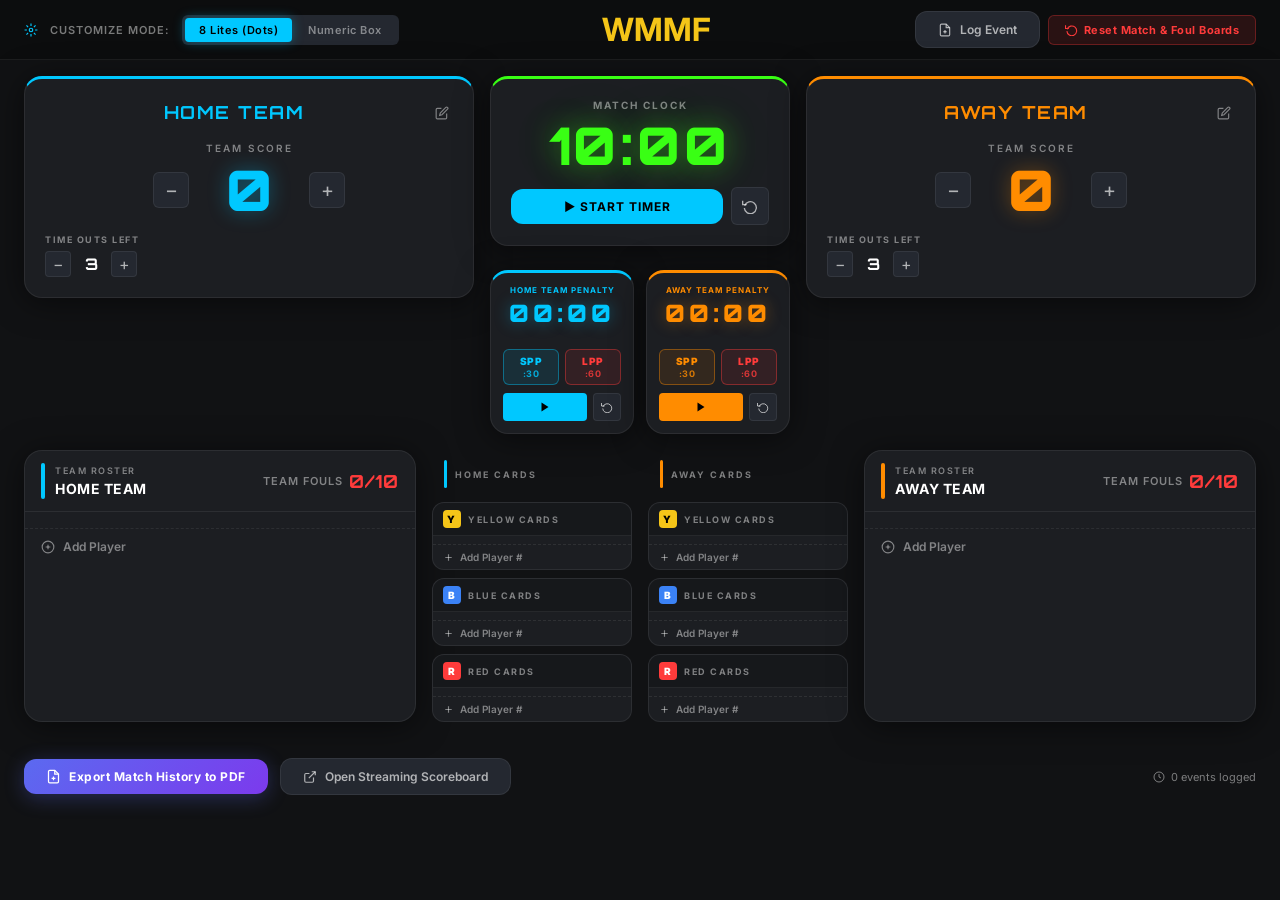
==== index.html @ 6ac1aab6 "myfirst commit  wmcc" ====
<!DOCTYPE html>
<html lang="en">

<head>
  <meta charset="UTF-8" />
  <meta name="viewport" content="width=device-width, initial-scale=1.0" />
  <title>WMMF Match Clock — Admin Console</title>
  <meta name="description"
    content="WMMF Live Stream Scoreboard Control Console — manage scores, clocks, rosters and export match history." />
  <link rel="stylesheet" href="style.css" />
  <style>
    /* ── Admin-only overrides ─────────────────────────── */
    .center-col {
      display: flex;
      flex-direction: column;
      gap: 12px;
    }

    .score-pop-target {
      display: inline-block;
    }

    /* ── Card Tracking Columns ───────────────────────── */
    .cards-column {
      display: flex;
      flex-direction: column;
      gap: 8px;
    }

    .cards-col-header {
      display: flex;
      align-items: center;
      gap: 8px;
      padding: 10px 12px 6px;
    }

    .cards-col-accent {
      width: 3px;
      height: 28px;
      border-radius: 2px;
      flex-shrink: 0;
    }

    .cards-col-title {
      font-size: 9px;
      font-weight: 700;
      letter-spacing: 2px;
      color: var(--text-muted);
      text-transform: uppercase;
    }

    .card-type-box {
      background: var(--surface);
      border: 1px solid var(--border);
      border-radius: var(--radius-md);
      overflow: hidden;
    }

    .card-type-label {
      display: flex;
      align-items: center;
      gap: 7px;
      padding: 7px 10px;
      font-size: 9px;
      font-weight: 700;
      letter-spacing: 1.5px;
      color: var(--text-muted);
      border-bottom: 1px solid var(--border);
      background: rgba(0, 0, 0, 0.2);
    }

    .card-chip {
      width: 18px;
      height: 18px;
      border-radius: 4px;
      display: flex;
      align-items: center;
      justify-content: center;
      font-size: 10px;
      font-weight: 900;
      flex-shrink: 0;
      color: #000;
    }

    .yellow-chip {
      background: #f5c518;
    }

    .blue-chip {
      background: #3b82f6;
      color: #fff;
    }

    .red-chip {
      background: var(--penalty);
      color: #fff;
    }

    .card-entries {
      padding: 4px 8px;
      display: flex;
      flex-direction: column;
      gap: 3px;
      min-height: 0;
    }

    .card-entry {
      display: flex;
      align-items: center;
      gap: 6px;
      padding: 3px 4px;
      border-radius: 5px;
      transition: background 0.15s;
    }

    .card-entry:hover {
      background: rgba(255, 255, 255, 0.04);
    }

    .card-entry-num {
      font-family: 'Orbitron', sans-serif;
      font-size: 11px;
      font-weight: 700;
      color: var(--text);
      flex: 1;
      min-width: 0;
      background: transparent;
      border: none;
      border-bottom: 1px solid transparent;
      padding: 1px 2px;
      transition: border-color 0.15s;
    }

    .card-entry-num:focus {
      border-bottom-color: rgba(255, 255, 255, 0.25);
      outline: none;
    }

    .card-entry-num::placeholder {
      color: var(--text-muted);
    }

    .card-entry-del {
      width: 20px;
      height: 20px;
      background: transparent;
      border: none;
      cursor: pointer;
      color: rgba(255, 59, 59, 0.35);
      border-radius: 4px;
      display: flex;
      align-items: center;
      justify-content: center;
      transition: all 0.15s;
      flex-shrink: 0;
    }

    .card-entry-del:hover {
      color: var(--penalty);
      background: var(--penalty-dim);
    }

    .card-add-btn {
      display: flex;
      align-items: center;
      gap: 6px;
      width: 100%;
      padding: 6px 10px;
      background: transparent;
      border: none;
      border-top: 1px dashed rgba(255, 255, 255, 0.08);
      color: var(--text-muted);
      font-size: 10px;
      font-weight: 600;
      cursor: pointer;
      transition: all 0.15s;
      font-family: inherit;
    }

    .card-add-btn:hover {
      color: var(--text);
      background: rgba(255, 255, 255, 0.03);
    }

    /* ── Modal Dialog Styles ─────────────────────────── */
    .modal-overlay {
      position: fixed;
      top: 0;
      left: 0;
      width: 100%;
      height: 100%;
      background: rgba(0, 0, 0, 0.75);
      backdrop-filter: blur(4px);
      display: flex;
      align-items: center;
      justify-content: center;
      z-index: 1000;
      animation: fadeIn 0.2s ease;
    }

    .modal-content {
      background: var(--surface);
      border: 1px solid var(--border);
      border-radius: var(--radius-lg);
      width: 90%;
      max-width: 400px;
      overflow: hidden;
      box-shadow: 0 10px 40px rgba(0, 0, 0, 0.6);
      animation: scaleUp 0.2s cubic-bezier(0.34, 1.56, 0.64, 1);
    }

    .modal-header {
      display: flex;
      align-items: center;
      justify-content: space-between;
      padding: 14px 20px;
      border-bottom: 1px solid var(--border);
      background: rgba(0, 0, 0, 0.15);
    }

    .modal-header h3 {
      font-family: 'Orbitron', sans-serif;
      font-size: 13px;
      font-weight: 700;
      letter-spacing: 1.5px;
      color: var(--text);
    }

    .modal-close {
      background: transparent;
      color: var(--text-muted);
      font-size: 22px;
      cursor: pointer;
      line-height: 1;
      transition: var(--transition);
    }

    .modal-close:hover {
      color: var(--text);
    }

    .modal-body {
      padding: 20px;
    }

    .modal-body p {
      font-size: 12px;
      color: var(--text-sub);
      margin-bottom: 16px;
      text-align: center;
    }

    .modal-actions-grid {
      display: grid;
      grid-template-columns: 1fr 1fr;
      gap: 12px;
    }

    .modal-action-btn {
      display: flex;
      flex-direction: column;
      align-items: center;
      justify-content: center;
      padding: 16px 10px;
      border-radius: var(--radius-md);
      transition: var(--transition);
      cursor: pointer;
      font-family: inherit;
    }

    .modal-action-btn strong {
      font-family: 'Orbitron', sans-serif;
      font-size: 18px;
      margin-bottom: 4px;
    }

    .modal-action-btn span {
      font-size: 9px;
      opacity: 0.75;
      text-align: center;
    }

    .spp-btn {
      background: var(--home-dim);
      border: 1px solid rgba(0, 200, 255, 0.3);
      color: var(--home);
    }

    .spp-btn:hover {
      background: var(--home);
      color: #000;
      box-shadow: 0 0 16px var(--home-glow);
    }

    .lpp-btn {
      background: var(--away-dim);
      border: 1px solid rgba(255, 140, 0, 0.3);
      color: var(--away);
    }

    .lpp-btn:hover {
      background: var(--away);
      color: #000;
      box-shadow: 0 0 16px var(--away-glow);
    }

    /* ── Confirmation Dialog Styles ────────────────── */
    .confirm-overlay {
      position: fixed;
      top: 0;
      left: 0;
      width: 100%;
      height: 100%;
      background: rgba(0, 0, 0, 0.8);
      backdrop-filter: blur(6px);
      display: flex;
      align-items: center;
      justify-content: center;
      z-index: 2000;
      animation: fadeIn 0.15s ease;
    }

    .confirm-box {
      background: var(--surface);
      border: 1px solid var(--border);
      border-radius: var(--radius-lg);
      width: 90%;
      max-width: 380px;
      overflow: hidden;
      box-shadow: 0 10px 50px rgba(0, 0, 0, 0.7);
      animation: scaleUp 0.2s cubic-bezier(0.34, 1.56, 0.64, 1);
    }

    .confirm-header {
      display: flex;
      align-items: center;
      gap: 10px;
      padding: 16px 20px;
      border-bottom: 1px solid var(--border);
      background: rgba(255, 59, 59, 0.06);
    }

    .confirm-header .confirm-icon {
      width: 32px;
      height: 32px;
      border-radius: 8px;
      background: var(--penalty-dim);
      display: flex;
      align-items: center;
      justify-content: center;
      flex-shrink: 0;
    }

    .confirm-header .confirm-icon svg {
      width: 16px;
      height: 16px;
      color: var(--penalty);
    }

    .confirm-header h3 {
      font-family: 'Orbitron', sans-serif;
      font-size: 12px;
      font-weight: 700;
      letter-spacing: 1.5px;
      color: var(--penalty);
      margin: 0;
    }

    .confirm-body {
      padding: 20px;
    }

    .confirm-body p {
      font-size: 13px;
      color: var(--text-sub);
      line-height: 1.5;
      text-align: center;
      margin: 0;
    }

    .confirm-footer {
      display: flex;
      gap: 10px;
      padding: 12px 20px 16px;
      justify-content: flex-end;
    }

    .confirm-btn {
      padding: 8px 20px;
      border-radius: 6px;
      font-family: inherit;
      font-size: 11px;
      font-weight: 700;
      letter-spacing: 0.5px;
      cursor: pointer;
      transition: all 0.15s;
    }

    .confirm-btn-cancel {
      background: var(--surface-2);
      border: 1px solid var(--border);
      color: var(--text-muted);
    }

    .confirm-btn-cancel:hover {
      background: rgba(255, 255, 255, 0.08);
      color: var(--text);
    }

    .confirm-btn-danger {
      background: var(--penalty);
      border: 1px solid var(--penalty);
      color: #fff;
      box-shadow: 0 0 12px rgba(255, 59, 59, 0.25);
    }

    .confirm-btn-danger:hover {
      background: #ff4444;
      box-shadow: 0 0 20px rgba(255, 59, 59, 0.4);
    }

    @keyframes fadeIn {
      from {
        opacity: 0;
      }

      to {
        opacity: 1;
      }
    }

    @keyframes scaleUp {
      from {
        transform: scale(0.95);
        opacity: 0;
      }

      to {
        transform: scale(1);
        opacity: 1;
      }
    }
  </style>
</head>

<body id="admin-page">

  <!-- ═══════════════════════════════════════════════════════════
     HEADER
════════════════════════════════════════════════════════════ -->
  <!-- <header class="app-header">
    <div class="header-brand">
      <div class="brand-logo">MMF</div>
      <div class="brand-text">
        <h1>MMF MATCHUP MATCH CLOCK</h1>
        <p>WMMF LIVE STREAM SCOREBOARD CONTROL CONSOLE</p>
      </div>
      <div class="live-badge" id="live-badge">
        <span class="live-dot"></span>
        LIVE SYNCED
      </div>
    </div>
    <nav class="header-nav">
      <a href="index.html" class="nav-btn active" id="nav-admin">
        <svg viewBox="0 0 24 24" fill="none" stroke="currentColor" stroke-width="2">
          <rect x="3" y="3" width="7" height="7" rx="1" />
          <rect x="14" y="3" width="7" height="7" rx="1" />
          <rect x="3" y="14" width="7" height="7" rx="1" />
          <rect x="14" y="14" width="7" height="7" rx="1" />
        </svg>
        Interactive Scoreboard
      </a>
      <a href="scoreboard.html" class="nav-btn" target="_blank" id="nav-scoreboard">
        <svg viewBox="0 0 24 24" fill="none" stroke="currentColor" stroke-width="2">
          <polyline points="16 18 22 12 16 6" />
          <polyline points="8 6 2 12 8 18" />
        </svg>
        Streaming Scoreboard
      </a>
    </nav>
  </header> -->

  <!-- ═══════════════════════════════════════════════════════════
     TOOLBAR
════════════════════════════════════════════════════════════ -->
  <div class="toolbar">
    <div class="toolbar-left">
      <svg viewBox="0 0 24 24" fill="none" stroke="currentColor" stroke-width="2">
        <circle cx="12" cy="12" r="3" />
        <path
          d="M12 1v4M12 19v4M4.22 4.22l2.83 2.83M16.95 16.95l2.83 2.83M1 12h4M19 12h4M4.22 19.78l2.83-2.83M16.95 7.05l2.83-2.83" />
      </svg>
      CUSTOMIZE MODE:
      <div class="toggle-group">
        <button class="toggle-btn active" id="toggle-dots" onclick="setDotMode('dots')">8 Lites (Dots)</button>
        <button class="toggle-btn" id="toggle-numeric" onclick="setDotMode('numeric')">Numeric Box</button>
      </div>
    </div>
    <h1 style="color:#f5c518">WMMF</h1>

    <div style="display:flex;gap:8px;align-items:center;">
      <button class="log-event-btn" onclick="logCustomEvent()">
        <svg width="14" height="14" viewBox="0 0 24 24" fill="none" stroke="currentColor" stroke-width="2">
          <path d="M14 2H6a2 2 0 0 0-2 2v16a2 2 0 0 0 2 2h12a2 2 0 0 0 2-2V8z" />
          <polyline points="14 2 14 8 20 8" />
          <line x1="12" y1="18" x2="12" y2="12" />
          <line x1="9" y1="15" x2="15" y2="15" />
        </svg>
        Log Event
      </button>
      <button class="reset-btn" onclick="confirmReset()">
        <svg width="13" height="13" viewBox="0 0 24 24" fill="none" stroke="currentColor" stroke-width="2">
          <polyline points="1 4 1 10 7 10" />
          <path d="M3.51 15a9 9 0 1 0 .49-3.5" />
        </svg>
        Reset Match &amp; Foul Boards
      </button>
    </div>
  </div>

  <!-- ═══════════════════════════════════════════════════════════
     MAIN GRID
════════════════════════════════════════════════════════════ -->
  <div class="main-grid">

    <!-- ── HOME TEAM ──────────────────────────────────────── -->
    <div class="card card-home">
      <div class="team-name-wrapper">
        <input class="team-name-input" id="home-name" type="text" value="HOME TEAM"
          onchange="updateTeamName('homeTeam', this.value)" />
        <button class="edit-icon-btn" onclick="document.getElementById('home-name').focus()" title="Edit name">
          <svg viewBox="0 0 24 24" fill="none" stroke="currentColor" stroke-width="2">
            <path d="M11 4H4a2 2 0 0 0-2 2v14a2 2 0 0 0 2 2h14a2 2 0 0 0 2-2v-7" />
            <path d="M18.5 2.5a2.121 2.121 0 0 1 3 3L12 15l-4 1 1-4 9.5-9.5z" />
          </svg>
        </button>
      </div>

      <div class="score-label">TEAM SCORE</div>
      <div class="score-row">
        <button class="counter-btn" onclick="changeScore('homeTeam', -1)" title="Decrease score">−</button>
        <div class="score-display home score-pop-target" id="home-score">0</div>
        <button class="counter-btn" onclick="changeScore('homeTeam', 1)" title="Increase score">+</button>
      </div>

      <div class="sub-row">
        <div class="sub-block">
          <div class="sub-label">TIME OUTS LEFT</div>
          <div class="mini-counter">
            <button class="mini-btn" onclick="changeTimeout('homeTeam', -1)">−</button>
            <span class="mini-val" id="home-timeouts-val">3</span>
            <button class="mini-btn" onclick="changeTimeout('homeTeam', 1)">+</button>
          </div>
        </div>
        <!-- <div class="sub-block">
        <div class="sub-label">SHOW PENALTY</div>
        <select class="penalty-select" id="home-penalty" onchange="changePenalty('homeTeam', this.value)">
          <option value="NONE">● NONE</option>
          <option value="MINOR">⚠ MINOR</option>
          <option value="MAJOR">🚨 MAJOR</option>
          <option value="MISCONDUCT">❌ MISCONDUCT</option>
        </select>
      </div> -->
      </div>
    </div>

    <!-- ── CENTER COLUMN ─────────────────────────────────── -->
    <div class="center-col">

      <!-- Match Clock -->
      <div class="card card-clock">
        <div class="card-label">MATCH CLOCK</div>
        <div class="clock-display" id="match-clock-display">10:00</div>
        <div class="clock-controls">
          <button class="clock-btn-primary" id="match-clock-btn" onclick="ClockEngine.toggleMatch()">
            ▶ START TIMER
          </button>
          <button class="clock-reset-btn"
            onclick="confirmAction('Reset match clock to 10:00?', () => ClockEngine.resetMatch())" title="Reset clock">
            <svg viewBox="0 0 24 24" fill="none" stroke="currentColor" stroke-width="2">
              <polyline points="1 4 1 10 7 10" />
              <path d="M3.51 15a9 9 0 1 0 .49-3.5" />
            </svg>
          </button>
        </div>
      </div>

      <!-- Twin Penalty Clocks -->
      <div style="display: grid; grid-template-columns: 1fr 1fr; gap: 12px; margin-top: 12px; width: 100%;">
        <!-- Home Penalty Clock (Left) -->
        <div class="card card-penalty penalty-card"
          style="border-top-color: var(--home); margin-top: 0; padding: 12px; display: flex; flex-direction: column; align-items: center;">
          <div class="card-label" style="color: var(--home); font-size: 8px; letter-spacing: 1px; margin-bottom: 2px;">
            <span id="home-roster-penalty">HOME</span> <span>PENALTY</span>
          </div>
          <div class="clock-display penalty-clock" id="home-penalty-clock-display"
            style="font-size: 24px; margin: 4px 0 4px; text-shadow: 0 0 16px var(--home-glow); color: var(--home);">
            00:00</div>
          <div id="home-penalty-queue"
            style="font-size: 9px; font-weight: 700; color: var(--text-muted); text-align: center; height: 14px; margin-bottom: 6px;">
          </div>

          <!-- SPP / LPP Trigger Buttons -->
          <div style="display: flex; gap: 6px; margin-bottom: 8px; width: 100%; justify-content: center;">
            <button onclick="ClockEngine.pushPenalty('homePenaltyClock', 30)" title="Short Penalty Punishment — 30s"
              style="flex: 1; padding: 5px 4px; border-radius: 6px; border: 1.5px solid rgba(0,200,255,0.4); background: rgba(0,200,255,0.10); color: var(--home); font-family: inherit; font-size: 10px; font-weight: 900; letter-spacing: 0.5px; cursor: pointer; transition: all 0.15s; display: flex; flex-direction: column; align-items: center; gap: 1px;"
              onmouseover="this.style.background='var(--home)';this.style.color='#000';"
              onmouseout="this.style.background='rgba(0,200,255,0.10)';this.style.color='var(--home)';">
              SPP<span style="font-size: 9px; opacity: 0.8; font-weight: 700;">:30</span>
            </button>
            <button onclick="ClockEngine.pushPenalty('homePenaltyClock', 60)" title="Long Penalty Punishment — 60s"
              style="flex: 1; padding: 5px 4px; border-radius: 6px; border: 1.5px solid rgba(255,59,59,0.4); background: rgba(255,59,59,0.10); color: var(--penalty); font-family: inherit; font-size: 10px; font-weight: 900; letter-spacing: 0.5px; cursor: pointer; transition: all 0.15s; display: flex; flex-direction: column; align-items: center; gap: 1px;"
              onmouseover="this.style.background='var(--penalty)';this.style.color='#fff';"
              onmouseout="this.style.background='rgba(255,59,59,0.10)';this.style.color='var(--penalty)';">
              LPP<span style="font-size: 9px; opacity: 0.8; font-weight: 700;">:60</span>
            </button>
          </div>

          <!-- Play/Pause & Reset -->
          <div class="clock-controls" style="width: 100%; display: flex; justify-content: center; gap: 6px;">
            <button class="clock-btn-primary penalty-btn" id="home-penalty-clock-btn"
              onclick="ClockEngine.toggleHomePenalty()"
              style="padding: 6px 12px; height: 28px; background: var(--home); color: #000; border-radius: 4px; display: flex; align-items: center; justify-content: center;">
              <svg viewBox="0 0 24 24" fill="currentColor" width="10" height="10">
                <polygon points="5,3 19,12 5,21" />
              </svg>
            </button>
            <button class="clock-reset-btn"
              onclick="confirmAction('Reset home penalty clock?', () => ClockEngine.resetHomePenalty())"
              title="Reset home penalty" style="width: 28px; height: 28px; border-radius: 4px;">
              <svg viewBox="0 0 24 24" fill="none" stroke="currentColor" stroke-width="2"
                style="width: 12px; height: 12px;">
                <polyline points="1 4 1 10 7 10" />
                <path d="M3.51 15a9 9 0 1 0 .49-3.5" />
              </svg>
            </button>
          </div>
        </div>

        <!-- Away Penalty Clock (Right) -->
        <div class="card card-penalty penalty-card"
          style="border-top-color: var(--away); margin-top: 0; padding: 12px; display: flex; flex-direction: column; align-items: center;">
          <div class="card-label" style="color: var(--away); font-size: 8px; letter-spacing: 1px; margin-bottom: 2px;">
            <span id="away-roster-penalty">AWAY</span> <span>PENALTY</span>
          </div>
          <div class="clock-display penalty-clock" id="away-penalty-clock-display"
            style="font-size: 24px; margin: 4px 0 4px; text-shadow: 0 0 16px var(--away-glow); color: var(--away);">
            00:00</div>
          <div id="away-penalty-queue"
            style="font-size: 9px; font-weight: 700; color: var(--text-muted); text-align: center; height: 14px; margin-bottom: 6px;">
          </div>

          <!-- SPP / LPP Trigger Buttons -->
          <div style="display: flex; gap: 6px; margin-bottom: 8px; width: 100%; justify-content: center;">
            <button onclick="ClockEngine.pushPenalty('awayPenaltyClock', 30)" title="Short Penalty Punishment — 30s"
              style="flex: 1; padding: 5px 4px; border-radius: 6px; border: 1.5px solid rgba(255,140,0,0.4); background: rgba(255,140,0,0.10); color: var(--away); font-family: inherit; font-size: 10px; font-weight: 900; letter-spacing: 0.5px; cursor: pointer; transition: all 0.15s; display: flex; flex-direction: column; align-items: center; gap: 1px;"
              onmouseover="this.style.background='var(--away)';this.style.color='#000';"
              onmouseout="this.style.background='rgba(255,140,0,0.10)';this.style.color='var(--away)';">
              SPP<span style="font-size: 9px; opacity: 0.8; font-weight: 700;">:30</span>
            </button>
            <button onclick="ClockEngine.pushPenalty('awayPenaltyClock', 60)" title="Long Penalty Punishment — 60s"
              style="flex: 1; padding: 5px 4px; border-radius: 6px; border: 1.5px solid rgba(255,59,59,0.4); background: rgba(255,59,59,0.10); color: var(--penalty); font-family: inherit; font-size: 10px; font-weight: 900; letter-spacing: 0.5px; cursor: pointer; transition: all 0.15s; display: flex; flex-direction: column; align-items: center; gap: 1px;"
              onmouseover="this.style.background='var(--penalty)';this.style.color='#fff';"
              onmouseout="this.style.background='rgba(255,59,59,0.10)';this.style.color='var(--penalty)';">
              LPP<span style="font-size: 9px; opacity: 0.8; font-weight: 700;">:60</span>
            </button>
          </div>

          <!-- Play/Pause & Reset -->
          <div class="clock-controls" style="width: 100%; display: flex; justify-content: center; gap: 6px;">
            <button class="clock-btn-primary penalty-btn" id="away-penalty-clock-btn"
              onclick="ClockEngine.toggleAwayPenalty()"
              style="padding: 6px 12px; height: 28px; background: var(--away); color: #000; border-radius: 4px; display: flex; align-items: center; justify-content: center;">
              <svg viewBox="0 0 24 24" fill="currentColor" width="10" height="10">
                <polygon points="5,3 19,12 5,21" />
              </svg>
            </button>
            <button class="clock-reset-btn"
              onclick="confirmAction('Reset away penalty clock?', () => ClockEngine.resetAwayPenalty())"
              title="Reset away penalty" style="width: 28px; height: 28px; border-radius: 4px;">
              <svg viewBox="0 0 24 24" fill="none" stroke="currentColor" stroke-width="2"
                style="width: 12px; height: 12px;">
                <polyline points="1 4 1 10 7 10" />
                <path d="M3.51 15a9 9 0 1 0 .49-3.5" />
              </svg>
            </button>
          </div>
        </div>
      </div>

    </div><!-- /center-col -->

    <!-- ── AWAY TEAM ──────────────────────────────────────── -->
    <div class="card card-away">
      <div class="team-name-wrapper">
        <input class="team-name-input away" id="away-name" type="text" value="AWAY TEAM"
          onchange="updateTeamName('awayTeam', this.value)" />
        <button class="edit-icon-btn" onclick="document.getElementById('away-name').focus()" title="Edit name">
          <svg viewBox="0 0 24 24" fill="none" stroke="currentColor" stroke-width="2">
            <path d="M11 4H4a2 2 0 0 0-2 2v14a2 2 0 0 0 2 2h14a2 2 0 0 0 2-2v-7" />
            <path d="M18.5 2.5a2.121 2.121 0 0 1 3 3L12 15l-4 1 1-4 9.5-9.5z" />
          </svg>
        </button>
      </div>

      <div class="score-label">TEAM SCORE</div>
      <div class="score-row">
        <button class="counter-btn" onclick="changeScore('awayTeam', -1)" title="Decrease score">−</button>
        <div class="score-display away score-pop-target" id="away-score">0</div>
        <button class="counter-btn" onclick="changeScore('awayTeam', 1)" title="Increase score">+</button>
      </div>

      <div class="sub-row">
        <div class="sub-block">
          <div class="sub-label">TIME OUTS LEFT</div>
          <div class="mini-counter">
            <button class="mini-btn" onclick="changeTimeout('awayTeam', -1)">−</button>
            <span class="mini-val" id="away-timeouts-val">3</span>
            <button class="mini-btn" onclick="changeTimeout('awayTeam', 1)">+</button>
          </div>
        </div>
        <!-- <div class="sub-block">
          <div class="sub-label">SHOW PENALTY</div>
          <select class="penalty-select" id="away-penalty" onchange="changePenalty('awayTeam', this.value)">
            <option value="NONE">● NONE</option>
            <option value="MINOR">⚠ MINOR</option>
            <option value="MAJOR">🚨 MAJOR</option>
            <option value="MISCONDUCT">❌ MISCONDUCT</option>
          </select>
        </div> -->
      </div>
    </div>

  </div><!-- /main-grid -->

  <!-- ═══════════════════════════════════════════════════════════
     ROSTER PANELS
════════════════════════════════════════════════════════════ -->
  <div class="roster-grid" style="grid-template-columns:1fr 200px 200px 1fr;">

    <!-- HOME ROSTER -->
    <div class="roster-card">
      <div class="roster-header">
        <div class="roster-title-block">
          <div class="roster-accent-bar"></div>
          <div class="roster-title-text">
            <small>TEAM ROSTER</small>
            <strong id="home-roster-title">HOME TEAM</strong>
          </div>
        </div>
        <div class="fouls-badge">
          TEAM FOULS
          <span class="fouls-count" id="home-fouls-count">0</span>
        </div>
      </div>
      <div class="roster-body" id="home-roster-list">
        <!-- Rendered by JS -->
      </div>
      <button class="add-player-btn" onclick="addPlayer('homeTeam')">
        <svg width="14" height="14" viewBox="0 0 24 24" fill="none" stroke="currentColor" stroke-width="2">
          <circle cx="12" cy="12" r="10" />
          <line x1="12" y1="8" x2="12" y2="16" />
          <line x1="8" y1="12" x2="16" y2="12" />
        </svg>
        Add Player
      </button>
    </div>

    <!-- ── HOME CARDS COLUMN ──────────────────────────────── -->
    <div class="cards-column" id="home-cards-col">
      <div class="cards-col-header">
        <div class="cards-col-accent" style="background:var(--home);"></div>
        <span class="cards-col-title">HOME CARDS</span>
      </div>

      <!-- Yellow -->
      <div class="card-type-box">
        <div class="card-type-label">
          <span class="card-chip yellow-chip">Y</span>
          YELLOW CARDS
        </div>
        <div class="card-entries" id="home-yellow-entries"></div>
        <button class="card-add-btn" onclick="addCardEntry('home','yellow')">
          <svg width="11" height="11" viewBox="0 0 24 24" fill="none" stroke="currentColor" stroke-width="2.5">
            <line x1="12" y1="5" x2="12" y2="19" />
            <line x1="5" y1="12" x2="19" y2="12" />
          </svg>
          Add Player #
        </button>
      </div>

      <!-- Blue -->
      <div class="card-type-box">
        <div class="card-type-label">
          <span class="card-chip blue-chip">B</span>
          BLUE CARDS
        </div>
        <div class="card-entries" id="home-blue-entries"></div>
        <button class="card-add-btn" onclick="addCardEntry('home','blue')">
          <svg width="11" height="11" viewBox="0 0 24 24" fill="none" stroke="currentColor" stroke-width="2.5">
            <line x1="12" y1="5" x2="12" y2="19" />
            <line x1="5" y1="12" x2="19" y2="12" />
          </svg>
          Add Player #
        </button>
      </div>

      <!-- Red -->
      <div class="card-type-box">
        <div class="card-type-label">
          <span class="card-chip red-chip">R</span>
          RED CARDS
        </div>
        <div class="card-entries" id="home-red-entries"></div>
        <button class="card-add-btn" onclick="addCardEntry('home','red')">
          <svg width="11" height="11" viewBox="0 0 24 24" fill="none" stroke="currentColor" stroke-width="2.5">
            <line x1="12" y1="5" x2="12" y2="19" />
            <line x1="5" y1="12" x2="19" y2="12" />
          </svg>
          Add Player #
        </button>
      </div>
    </div>

    <!-- ── AWAY CARDS COLUMN ──────────────────────────────── -->
    <div class="cards-column" id="away-cards-col">
      <div class="cards-col-header">
        <div class="cards-col-accent" style="background:var(--away);"></div>
        <span class="cards-col-title">AWAY CARDS</span>
      </div>

      <!-- Yellow -->
      <div class="card-type-box">
        <div class="card-type-label">
          <span class="card-chip yellow-chip">Y</span>
          YELLOW CARDS
        </div>
        <div class="card-entries" id="away-yellow-entries"></div>
        <button class="card-add-btn" onclick="addCardEntry('away','yellow')">
          <svg width="11" height="11" viewBox="0 0 24 24" fill="none" stroke="currentColor" stroke-width="2.5">
            <line x1="12" y1="5" x2="12" y2="19" />
            <line x1="5" y1="12" x2="19" y2="12" />
          </svg>
          Add Player #
        </button>
      </div>

      <!-- Blue -->
      <div class="card-type-box">
        <div class="card-type-label">
          <span class="card-chip blue-chip">B</span>
          BLUE CARDS
        </div>
        <div class="card-entries" id="away-blue-entries"></div>
        <button class="card-add-btn" onclick="addCardEntry('away','blue')">
          <svg width="11" height="11" viewBox="0 0 24 24" fill="none" stroke="currentColor" stroke-width="2.5">
            <line x1="12" y1="5" x2="12" y2="19" />
            <line x1="5" y1="12" x2="19" y2="12" />
          </svg>
          Add Player #
        </button>
      </div>

      <!-- Red -->
      <div class="card-type-box">
        <div class="card-type-label">
          <span class="card-chip red-chip">R</span>
          RED CARDS
        </div>
        <div class="card-entries" id="away-red-entries"></div>
        <button class="card-add-btn" onclick="addCardEntry('away','red')">
          <svg width="11" height="11" viewBox="0 0 24 24" fill="none" stroke="currentColor" stroke-width="2.5">
            <line x1="12" y1="5" x2="12" y2="19" />
            <line x1="5" y1="12" x2="19" y2="12" />
          </svg>
          Add Player #
        </button>
      </div>
    </div>

    <!-- AWAY ROSTER -->
    <div class="roster-card">
      <div class="roster-header">
        <div class="roster-title-block">
          <div class="roster-accent-bar away"></div>
          <div class="roster-title-text">
            <small>TEAM ROSTER</small>
            <strong id="away-roster-title">AWAY TEAM</strong>
          </div>
        </div>
        <div class="fouls-badge">
          TEAM FOULS
          <span class="fouls-count" id="away-fouls-count">0</span>
        </div>
      </div>
      <div class="roster-body" id="away-roster-list">
        <!-- Rendered by JS -->
      </div>
      <button class="add-player-btn" onclick="addPlayer('awayTeam')">
        <svg width="14" height="14" viewBox="0 0 24 24" fill="none" stroke="currentColor" stroke-width="2">
          <circle cx="12" cy="12" r="10" />
          <line x1="12" y1="8" x2="12" y2="16" />
          <line x1="8" y1="12" x2="16" y2="12" />
        </svg>
        Add Player
      </button>
    </div>

  </div><!-- /roster-grid -->

  <!-- ═══════════════════════════════════════════════════════════
     BOTTOM BAR (Export + Log)
════════════════════════════════════════════════════════════ -->
  <div class="bottom-bar">
    <button class="export-btn" onclick="exportPDF()" id="export-pdf-btn">
      <svg width="15" height="15" viewBox="0 0 24 24" fill="none" stroke="currentColor" stroke-width="2">
        <path d="M14 2H6a2 2 0 0 0-2 2v16a2 2 0 0 0 2 2h12a2 2 0 0 0 2-2V8z" />
        <polyline points="14 2 14 8 20 8" />
        <line x1="12" y1="18" x2="12" y2="12" />
        <line x1="9" y1="15" x2="15" y2="15" />
      </svg>
      Export Match History to PDF
    </button>

    <button class="log-event-btn" onclick="window.open('scoreboard.html','_blank')">
      <svg width="14" height="14" viewBox="0 0 24 24" fill="none" stroke="currentColor" stroke-width="2">
        <path d="M18 13v6a2 2 0 0 1-2 2H5a2 2 0 0 1-2-2V8a2 2 0 0 1 2-2h6" />
        <polyline points="15 3 21 3 21 9" />
        <line x1="10" y1="14" x2="21" y2="3" />
      </svg>
      Open Streaming Scoreboard
    </button>

    <div style="margin-left:auto;font-size:11px;color:var(--text-muted);display:flex;align-items:center;gap:6px;">
      <svg width="12" height="12" viewBox="0 0 24 24" fill="none" stroke="currentColor" stroke-width="2">
        <circle cx="12" cy="12" r="10" />
        <polyline points="12 6 12 12 16 14" />
      </svg>
      <span id="event-count">0 events logged</span>
    </div>
  </div>

  <!-- ═══════════════════════════════════════════════════════════
     SCRIPT
════════════════════════════════════════════════════════════ -->
  <script src="app.js"></script>
  <script>
    /* ── Admin-page extras ───────────────────────────────── */

    /* ── Confirmation Dialog Engine ─────────────────────── */
    let _confirmCallback = null;

    function confirmAction(message, callback) {
      const overlay = document.getElementById('confirm-dialog-overlay');
      const msgEl = document.getElementById('confirm-dialog-message');
      if (!overlay || !msgEl) {
        // Fallback to native confirm if modal not available
        if (confirm(message)) callback();
        return;
      }
      msgEl.textContent = message;
      _confirmCallback = callback;
      overlay.style.display = 'flex';
    }

    function _closeConfirmDialog() {
      const overlay = document.getElementById('confirm-dialog-overlay');
      if (overlay) overlay.style.display = 'none';
      _confirmCallback = null;
    }

    document.addEventListener('DOMContentLoaded', () => {
      document.getElementById('confirm-ok-btn')?.addEventListener('click', () => {
        if (_confirmCallback) _confirmCallback();
        _closeConfirmDialog();
      });
      document.getElementById('confirm-cancel-btn')?.addEventListener('click', () => {
        _closeConfirmDialog();
      });
      // Close on overlay click (outside the box)
      document.getElementById('confirm-dialog-overlay')?.addEventListener('click', (e) => {
        if (e.target.id === 'confirm-dialog-overlay') _closeConfirmDialog();
      });
      // Close on Escape key
      document.addEventListener('keydown', (e) => {
        if (e.key === 'Escape' && document.getElementById('confirm-dialog-overlay')?.style.display === 'flex') {
          _closeConfirmDialog();
        }
      });
    });

    function setDotMode(mode) {
      StateManager.update({ dotMode: mode });
    }

    function updateTeamName(team, name) {
      const s = StateManager.getState();
      StateManager.update({ [team]: { ...s[team], name } });
      const key = team === 'homeTeam' ? 'home' : 'away';
      const rosterEl = document.getElementById(`${key}-roster-title`);
      if (rosterEl) rosterEl.textContent = name;
      const penaltyEl = document.getElementById(`${key}-roster-penalty`);
      if (penaltyEl) penaltyEl.textContent = name;
    }

    function confirmReset() {
      confirmAction(
        'Reset ALL match data including scores, clocks, fouls and roster? This cannot be undone.',
        () => StateManager.resetAll()
      );
    }

    function logCustomEvent() {
      const msg = prompt('Enter a custom event description:');
      if (msg?.trim()) _logEvent(msg.trim());
    }

    /* ── Score pop animation ─────────────────────────────── */
    let _prevHome = 0, _prevAway = 0;
    const _origRenderAdmin = typeof renderAdmin !== 'undefined' ? renderAdmin : null;

    // Override subscribe callback to add animations
    document.addEventListener('DOMContentLoaded', () => {
      StateManager.subscribe((state) => {
        // Score pop animation
        const hEl = document.getElementById('home-score');
        const aEl = document.getElementById('away-score');
        if (hEl && state.homeTeam.score !== _prevHome) {
          hEl.classList.remove('score-pop');
          void hEl.offsetWidth; // reflow
          hEl.classList.add('score-pop');
          _prevHome = state.homeTeam.score;
        }
        if (aEl && state.awayTeam.score !== _prevAway) {
          aEl.classList.remove('score-pop');
          void aEl.offsetWidth;
          aEl.classList.add('score-pop');
          _prevAway = state.awayTeam.score;
        }

        // Update event count
        const ec = document.getElementById('event-count');
        if (ec) ec.textContent = `${state.matchHistory.length} event${state.matchHistory.length !== 1 ? 's' : ''} logged`;

        // Update card dropdowns if roster changes
        renderAllCards();
      });

      /* ── Card Tracking ───────────────────────────────── */
      renderAllCards();
    });

    /* ── CARD STATE ─────────────────────────────────────── */
    // Cards stored in localStorage separately so they don't
    // interfere with the main StateManager state shape.
    const CARDS_KEY = 'wmmf_cards';

    function loadCards() {
      try {
        return JSON.parse(localStorage.getItem(CARDS_KEY)) || defaultCards();
      } catch { return defaultCards(); }
    }

    function defaultCards() {
      return {
        home: { yellow: [], blue: [], red: [] },
        away: { yellow: [], blue: [], red: [] }
      };
    }

    function saveCards(cards) {
      localStorage.setItem(CARDS_KEY, JSON.stringify(cards));
      // Broadcast to other tabs
      if (typeof BroadcastChannel !== 'undefined') {
        const ch = new BroadcastChannel('wmmf_cards_sync');
        ch.postMessage({ type: 'CARDS_UPDATE', cards });
        ch.close();
      }
    }

    // Listen for card updates from other tabs
    window.addEventListener('storage', (e) => {
      if (e.key === CARDS_KEY && e.newValue) {
        try { renderAllCards(); } catch { }
      }
    });
    if (typeof BroadcastChannel !== 'undefined') {
      const _cardsCh = new BroadcastChannel('wmmf_cards_sync');
      _cardsCh.onmessage = (e) => {
        if (e.data?.type === 'CARDS_UPDATE') renderAllCards();
      };
    }

    /* ── ADD / DELETE ────────────────────────────────────── */
    function addCardEntry(team, cardType) {
      const cards = loadCards();
      cards[team][cardType].push({ id: Math.random().toString(36).slice(2, 8), playerNum: '' });
      saveCards(cards);
      renderAllCards();
    }

    function addCardForPlayer(team, playerNum, cardType) {
      const cards = loadCards();
      cards[team][cardType].push({ id: Math.random().toString(36).slice(2, 8), playerNum: String(playerNum) });
      saveCards(cards);
      renderAllCards();
    }

    function deleteCardEntry(team, cardType, id) {
      confirmAction('Delete this card entry?', () => {
        const cards = loadCards();
        cards[team][cardType] = cards[team][cardType].filter(e => e.id !== id);
        saveCards(cards);
        renderAllCards();
      });
    }

    function updateCardNum(team, cardType, id, val) {
      const cards = loadCards();
      const entry = cards[team][cardType].find(e => e.id === id);
      if (entry) entry.playerNum = val;
      saveCards(cards);
      // no full re-render (input is focused)
    }

    /* ── RENDER ──────────────────────────────────────────── */
    function renderAllCards() {
      const cards = loadCards();
      ['home', 'away'].forEach(team => {
        ['yellow', 'blue', 'red'].forEach(type => {
          renderCardEntries(team, type, cards[team][type]);
        });
      });
    }

    function renderCardEntries(team, type, entries) {
      const el = document.getElementById(`${team}-${type}-entries`);
      if (!el) return;
      const focused = document.activeElement?.dataset?.cardId;

      const state = StateManager.getState();
      const roster = state[team + 'Team']?.roster || [];

      el.innerHTML = entries.map(e => `
      <div class="card-entry">
        <select
          class="card-entry-num"
          data-card-id="${e.id}"
          onchange="updateCardNum('${team}','${type}','${e.id}',this.value)"
        >
          <option value="" disabled ${!e.playerNum ? 'selected' : ''}>Select Player</option>
          ${roster.map(p => `<option value="${p.id}" ${e.playerNum === p.id ? 'selected' : ''}>${escHtml(p.name)}</option>`).join('')}
        </select>
        <button class="card-entry-del"
          onclick="deleteCardEntry('${team}','${type}','${e.id}')"
          title="Remove">
          <svg width="10" height="10" viewBox="0 0 24 24" fill="none"
               stroke="currentColor" stroke-width="2.5">
            <line x1="18" y1="6" x2="6" y2="18"/>
            <line x1="6" y1="6" x2="18" y2="18"/>
          </svg>
        </button>
      </div>
    `).join('');
      // Restore focus if needed
      if (focused) {
        const inp = el.querySelector(`[data-card-id="${focused}"]`);
        inp?.focus();
      }
    }

    function escHtml(str) {
      return String(str)
        .replace(/&/g, '&amp;').replace(/</g, '&lt;')
        .replace(/>/g, '&gt;').replace(/"/g, '&quot;');
    }

    /* ── PENALTY DIALOG FUNCTIONS ─────────────────────────── */
    let _penaltyTargetTeam = null;
    let _penaltyTargetPlayerId = null;

    function openPenaltyDialog(team, playerId) {
      _penaltyTargetTeam = team;
      _penaltyTargetPlayerId = playerId;

      const state = StateManager.getState();
      const t = state[team];
      const player = t.roster.find(p => p.id === playerId);

      const infoEl = document.getElementById('penalty-dialog-player-info');
      if (infoEl && player) {
        infoEl.textContent = `Select penalty duration for ${player.name} (${t.name})`;
      }

      const modal = document.getElementById('penalty-dialog-modal');
      if (modal) modal.style.display = 'flex';
    }

    function closePenaltyDialog() {
      const modal = document.getElementById('penalty-dialog-modal');
      if (modal) modal.style.display = 'none';
      _penaltyTargetTeam = null;
      _penaltyTargetPlayerId = null;
    }

    // Setup click handlers for modal action buttons
    document.addEventListener('DOMContentLoaded', () => {
      window.openPenaltyDialog = openPenaltyDialog;
      window.closePenaltyDialog = closePenaltyDialog;
      window.addCardForPlayer = addCardForPlayer;
      window.confirmAction = confirmAction;

      document.getElementById('spp-trigger-btn')?.addEventListener('click', () => {
        if (_penaltyTargetTeam && _penaltyTargetPlayerId) {
          triggerPenalty(_penaltyTargetTeam, _penaltyTargetPlayerId, 'SPP');
          closePenaltyDialog();
        }
      });

      document.getElementById('lpp-trigger-btn')?.addEventListener('click', () => {
        if (_penaltyTargetTeam && _penaltyTargetPlayerId) {
          triggerPenalty(_penaltyTargetTeam, _penaltyTargetPlayerId, 'LPP');
          closePenaltyDialog();
        }
      });
    });
  </script>

  <!-- Confirmation Dialog Modal -->
  <div id="confirm-dialog-overlay" class="confirm-overlay" style="display: none;">
    <div class="confirm-box">
      <div class="confirm-header">
        <div class="confirm-icon">
          <svg viewBox="0 0 24 24" fill="none" stroke="currentColor" stroke-width="2">
            <path d="M10.29 3.86L1.82 18a2 2 0 0 0 1.71 3h16.94a2 2 0 0 0 1.71-3L13.71 3.86a2 2 0 0 0-3.42 0z" />
            <line x1="12" y1="9" x2="12" y2="13" />
            <line x1="12" y1="17" x2="12.01" y2="17" />
          </svg>
        </div>
        <h3>CONFIRM ACTION</h3>
      </div>
      <div class="confirm-body">
        <p id="confirm-dialog-message">Are you sure?</p>
      </div>
      <div class="confirm-footer">
        <button class="confirm-btn confirm-btn-cancel" id="confirm-cancel-btn">CANCEL</button>
        <button class="confirm-btn confirm-btn-danger" id="confirm-ok-btn">CONFIRM</button>
      </div>
    </div>
  </div>

  <!-- Penalty Dialog Modal -->
  <div id="penalty-dialog-modal" class="modal-overlay" style="display: none;">
    <div class="modal-content">
      <div class="modal-header">
        <h3>SELECT PENALTY TYPE</h3>
        <button class="modal-close" onclick="closePenaltyDialog()">&times;</button>
      </div>
      <div class="modal-body">
        <p id="penalty-dialog-player-info">Select penalty duration for player.</p>
        <div class="modal-actions-grid">
          <button class="modal-action-btn spp-btn" id="spp-trigger-btn">
            <strong>SPP</strong>
            <span>Short Penalty (30s)</span>
          </button>
          <button class="modal-action-btn lpp-btn" id="lpp-trigger-btn">
            <strong>LPP</strong>
            <span>Long Penalty (60s)</span>
          </button>
        </div>
      </div>
    </div>
  </div>

</body>

</html>
---- style.css ----
/* ============================================================
   WMMF SCOREBOARD — GLOBAL DESIGN SYSTEM
   ============================================================ */

@import url('https://fonts.googleapis.com/css2?family=Orbitron:wght@400;700;900&family=Inter:wght@300;400;500;600;700&display=swap');

/* ── Color Tokens ─────────────────────────────────────────── */
:root {
  --bg:          #111214;
  --surface:     #1c1e22;
  --surface-2:   #242830;
  --surface-3:   #2e333d;
  --border:      rgba(255,255,255,0.07);

  --home:        #00c8ff;
  --home-glow:   rgba(0,200,255,0.35);
  --home-dim:    rgba(0,200,255,0.12);

  --away:        #ff8c00;
  --away-glow:   rgba(255,140,0,0.35);
  --away-dim:    rgba(255,140,0,0.12);

  --clock:       #39ff14;
  --clock-glow:  rgba(57,255,20,0.4);
  --clock-dim:   rgba(57,255,20,0.1);

  --penalty:     #ff3b3b;
  --penalty-glow:rgba(255,59,59,0.4);
  --penalty-dim: rgba(255,59,59,0.12);

  --text:        #ffffff;
  --text-muted:  rgba(255,255,255,0.45);
  --text-sub:    rgba(255,255,255,0.65);

  --accent:      #5b6af0;
  --success:     #22c55e;

  --radius-sm:   6px;
  --radius-md:   12px;
  --radius-lg:   18px;
  --radius-xl:   24px;

  --shadow-card: 0 4px 32px rgba(0,0,0,0.5);
  --transition:  all 0.2s cubic-bezier(0.4,0,0.2,1);
}

/* ── Reset ────────────────────────────────────────────────── */
*, *::before, *::after { box-sizing: border-box; margin: 0; padding: 0; }
html { font-size: 16px; scroll-behavior: smooth; }
body {
  font-family: 'Inter', sans-serif;
  background: var(--bg);
  color: var(--text);
  min-height: 100vh;
  overflow-x: hidden;
}
button { cursor: pointer; font-family: inherit; border: none; outline: none; }
input  { font-family: inherit; outline: none; border: none; }

/* ── Scrollbar ────────────────────────────────────────────── */
::-webkit-scrollbar { width: 6px; height: 6px; }
::-webkit-scrollbar-track { background: var(--surface); }
::-webkit-scrollbar-thumb { background: var(--surface-3); border-radius: 3px; }

/* ============================================================
   HEADER
   ============================================================ */
.app-header {
  display: flex;
  align-items: center;
  justify-content: space-between;
  padding: 12px 24px;
  background: var(--surface);
  border-bottom: 1px solid var(--border);
  position: sticky; top: 0; z-index: 100;
  gap: 16px;
  flex-wrap: wrap;
}
.header-brand {
  display: flex;
  align-items: center;
  gap: 12px;
}
.brand-logo {
  width: 42px; height: 42px;
  background: linear-gradient(135deg, var(--home), var(--accent));
  border-radius: 10px;
  display: flex; align-items: center; justify-content: center;
  font-family: 'Orbitron', sans-serif;
  font-weight: 900; font-size: 14px;
  color: #fff;
  flex-shrink: 0;
}
.brand-text h1 {
  font-family: 'Orbitron', sans-serif;
  font-size: 13px; font-weight: 700;
  letter-spacing: 1.5px;
  line-height: 1;
}
.brand-text p {
  font-size: 10px;
  color: var(--text-muted);
  letter-spacing: 1px;
  margin-top: 3px;
}
.live-badge {
  display: flex; align-items: center; gap: 6px;
  font-size: 10px; font-weight: 700;
  letter-spacing: 1.5px;
  color: var(--clock);
  padding: 4px 10px;
  background: var(--clock-dim);
  border: 1px solid rgba(57,255,20,0.3);
  border-radius: 20px;
  animation: pulse-badge 2s ease-in-out infinite;
}
.live-dot {
  width: 6px; height: 6px;
  background: var(--clock);
  border-radius: 50%;
  animation: blink 1s ease-in-out infinite;
}
@keyframes blink { 0%,100%{opacity:1} 50%{opacity:0.2} }
@keyframes pulse-badge { 0%,100%{box-shadow:0 0 0 0 rgba(57,255,20,0)} 50%{box-shadow:0 0 10px 2px rgba(57,255,20,0.2)} }

.header-nav {
  display: flex; gap: 8px;
}
.nav-btn {
  display: flex; align-items: center; gap: 6px;
  padding: 8px 16px;
  border-radius: var(--radius-md);
  font-size: 12px; font-weight: 600;
  letter-spacing: 0.5px;
  transition: var(--transition);
  background: var(--surface-3);
  color: var(--text-sub);
  text-decoration: none;
}
.nav-btn:hover { background: var(--surface-2); color: var(--text); }
.nav-btn.active {
  background: var(--home-dim);
  color: var(--home);
  border: 1px solid rgba(0,200,255,0.25);
}
.nav-btn svg { width: 14px; height: 14px; }

/* ============================================================
   TOOLBAR (Customize Mode + Reset)
   ============================================================ */
.toolbar {
  display: flex;
  align-items: center;
  justify-content: space-between;
  padding: 10px 24px;
  background: rgba(0,0,0,0.3);
  border-bottom: 1px solid var(--border);
  flex-wrap: wrap;
  gap: 10px;
}
.toolbar-left {
  display: flex; align-items: center; gap: 12px;
  font-size: 11px; color: var(--text-muted); font-weight: 600; letter-spacing: 1px;
}
.toolbar-left svg { width: 14px; height: 14px; color: var(--home); }

.toggle-group {
  display: flex;
  background: var(--surface-2);
  border-radius: var(--radius-sm);
  padding: 3px;
  gap: 2px;
}
.toggle-btn {
  padding: 5px 14px;
  border-radius: 4px;
  font-size: 11px; font-weight: 600;
  letter-spacing: 0.5px;
  background: transparent;
  color: var(--text-muted);
  transition: var(--transition);
}
.toggle-btn.active {
  background: var(--home);
  color: #000;
  box-shadow: 0 0 12px var(--home-glow);
}

.reset-btn {
  display: flex; align-items: center; gap: 6px;
  padding: 7px 16px;
  background: var(--penalty-dim);
  color: var(--penalty);
  border: 1px solid rgba(255,59,59,0.3);
  border-radius: var(--radius-sm);
  font-size: 11px; font-weight: 700;
  letter-spacing: 0.5px;
  transition: var(--transition);
}
.reset-btn:hover {
  background: var(--penalty);
  color: #fff;
  box-shadow: 0 0 16px var(--penalty-glow);
}

/* ============================================================
   MAIN GRID LAYOUT
   ============================================================ */
.main-grid {
  display: grid;
  grid-template-columns: 1fr 300px 1fr;
  gap: 16px;
  padding: 16px 24px;
  align-items: start;
}
@media (max-width: 1100px) {
  .main-grid { grid-template-columns: 1fr; }
}

/* ============================================================
   CARDS
   ============================================================ */
.card {
  background: var(--surface);
  border: 1px solid var(--border);
  border-radius: var(--radius-lg);
  padding: 20px;
  box-shadow: var(--shadow-card);
  transition: var(--transition);
}
.card-home { border-top: 3px solid var(--home); }
.card-away { border-top: 3px solid var(--away); }
.card-clock { border-top: 3px solid var(--clock); }
.card-penalty { border-top: 3px solid var(--penalty); }

.card-label {
  font-size: 10px; font-weight: 700;
  letter-spacing: 2px; text-transform: uppercase;
  color: var(--text-muted);
  margin-bottom: 6px;
  text-align: center;
}

/* ── Team Name ──────────────────────────────────────────────*/
.team-name-wrapper {
  display: flex; align-items: center; justify-content: center;
  gap: 8px; margin-bottom: 16px;
}
.team-name-input {
  font-family: 'Orbitron', sans-serif;
  font-size: 18px; font-weight: 700;
  letter-spacing: 1.5px;
  background: transparent;
  color: var(--home);
  text-align: center;
  width: 100%;
  border-bottom: 1px solid transparent;
  padding: 2px 4px;
  transition: var(--transition);
}
.team-name-input:focus { border-bottom-color: var(--home); }
.team-name-input.away { color: var(--away); }
.team-name-input.away:focus { border-bottom-color: var(--away); }

.edit-icon-btn {
  background: transparent;
  color: var(--text-muted);
  padding: 4px;
  border-radius: 4px;
  transition: var(--transition);
  flex-shrink: 0;
}
.edit-icon-btn:hover { color: var(--text); }
.edit-icon-btn svg { width: 14px; height: 14px; display: block; }

/* ── Score Counter ──────────────────────────────────────────*/
.score-label {
  font-size: 10px; font-weight: 600; letter-spacing: 2px;
  color: var(--text-muted); text-align: center; margin-bottom: 8px;
}
.score-row {
  display: flex; align-items: center; justify-content: center;
  gap: 20px;
}
.counter-btn {
  width: 36px; height: 36px;
  background: var(--surface-2);
  border-radius: var(--radius-sm);
  color: var(--text-sub);
  font-size: 20px; line-height: 1;
  display: flex; align-items: center; justify-content: center;
  transition: var(--transition);
  border: 1px solid var(--border);
}
.counter-btn:hover {
  background: var(--surface-3);
  color: var(--text);
}
.score-display {
  font-family: 'Orbitron', sans-serif;
  font-size: 56px; font-weight: 900;
  line-height: 1;
  min-width: 80px; text-align: center;
}
.score-display.home { color: var(--home); text-shadow: 0 0 20px var(--home-glow); }
.score-display.away { color: var(--away); text-shadow: 0 0 20px var(--away-glow); }

/* ── Timeouts & Penalty ─────────────────────────────────────*/
.sub-row {
  display: flex;
  justify-content: space-between;
  align-items: center;
  margin-top: 16px;
  gap: 12px;
}
.sub-block { flex: 1; }
.sub-label {
  font-size: 9px; font-weight: 700; letter-spacing: 1.5px;
  color: var(--text-muted); margin-bottom: 6px;
}
.mini-counter {
  display: flex; align-items: center; gap: 8px;
}
.mini-btn {
  width: 26px; height: 26px;
  background: var(--surface-2);
  border-radius: 4px;
  color: var(--text-sub);
  font-size: 16px; line-height: 1;
  display: flex; align-items: center; justify-content: center;
  border: 1px solid var(--border);
  transition: var(--transition);
}
.mini-btn:hover { background: var(--surface-3); color: var(--text); }
.mini-val {
  font-family: 'Orbitron', sans-serif;
  font-size: 16px; font-weight: 700;
  min-width: 24px; text-align: center;
}

.penalty-select {
  background: var(--surface-2);
  color: var(--text-sub);
  border: 1px solid var(--border);
  border-radius: var(--radius-sm);
  padding: 5px 10px;
  font-size: 11px; font-weight: 600;
  width: 100%;
  cursor: pointer;
  transition: var(--transition);
  -webkit-appearance: none;
}
.penalty-select:focus { border-color: var(--penalty); color: var(--penalty); }

/* ── Match Clock ────────────────────────────────────────────*/
.clock-display {
  font-family: 'Orbitron', sans-serif;
  font-size: 52px; font-weight: 900;
  color: var(--clock);
  text-shadow: 0 0 30px var(--clock-glow), 0 0 60px rgba(57,255,20,0.15);
  text-align: center;
  letter-spacing: 4px;
  line-height: 1;
  margin: 8px 0 16px;
}
.clock-display.penalty-clock {
  font-size: 36px;
  color: var(--penalty);
  text-shadow: 0 0 20px var(--penalty-glow);
}
.clock-edit-row {
  display: flex; align-items: center; justify-content: center;
  gap: 8px; margin-bottom: 12px;
}
.clock-input {
  font-family: 'Orbitron', sans-serif;
  font-size: 36px; font-weight: 700;
  color: var(--penalty);
  background: transparent;
  text-align: center;
  width: 100px;
  border-bottom: 1px solid rgba(255,59,59,0.4);
  padding: 2px;
}

.clock-controls {
  display: flex; align-items: center; gap: 8px; justify-content: center;
}
.clock-btn-primary {
  display: flex; align-items: center; gap: 8px;
  padding: 10px 28px;
  background: var(--home);
  color: #000;
  border-radius: var(--radius-md);
  font-size: 12px; font-weight: 700;
  letter-spacing: 1px;
  transition: var(--transition);
  flex: 1;
  justify-content: center;
}
.clock-btn-primary:hover { box-shadow: 0 0 20px var(--home-glow); }
.clock-btn-primary.running {
  background: var(--penalty);
  box-shadow: 0 0 16px var(--penalty-glow);
  color: #fff;
}
.clock-btn-primary.penalty-btn {
  background: var(--penalty);
  padding: 8px 20px;
}
.clock-btn-primary.penalty-btn:hover { box-shadow: 0 0 16px var(--penalty-glow); }
.clock-btn-primary.penalty-btn.running {
  background: #ff6b6b;
}

.clock-reset-btn {
  width: 38px; height: 38px;
  background: var(--surface-2);
  border-radius: var(--radius-sm);
  color: var(--text-sub);
  display: flex; align-items: center; justify-content: center;
  border: 1px solid var(--border);
  transition: var(--transition);
}
.clock-reset-btn:hover { background: var(--surface-3); color: var(--text); }
.clock-reset-btn svg { width: 16px; height: 16px; }

/* ============================================================
   ROSTER PANELS
   ============================================================ */
.roster-grid {
  display: grid;
  grid-template-columns: 1fr 1fr;
  gap: 16px;
  padding: 0 24px 24px;
}
@media (max-width: 900px) { .roster-grid { grid-template-columns: 1fr; } }

.roster-card {
  background: var(--surface);
  border: 1px solid var(--border);
  border-radius: var(--radius-lg);
  overflow: hidden;
  box-shadow: var(--shadow-card);
}
.roster-header {
  display: flex; align-items: center; justify-content: space-between;
  padding: 12px 16px;
  border-bottom: 1px solid var(--border);
}
.roster-title-block {
  display: flex; align-items: center; gap: 10px;
}
.roster-accent-bar {
  width: 4px; height: 36px;
  border-radius: 2px;
  background: var(--home);
}
.roster-accent-bar.away { background: var(--away); }
.roster-title-text small {
  display: block; font-size: 9px; font-weight: 600;
  letter-spacing: 1.5px; color: var(--text-muted); margin-bottom: 2px;
}
.roster-title-text strong {
  font-size: 14px; font-weight: 700;
  letter-spacing: 0.5px;
}
.fouls-badge {
  display: flex; align-items: center; gap: 6px;
  font-size: 11px; color: var(--text-muted);
  font-weight: 600; letter-spacing: 1px;
}
.fouls-count {
  font-family: 'Orbitron', sans-serif;
  font-size: 18px; font-weight: 700;
  color: var(--penalty);
}

.roster-body { padding: 8px 0; }
.player-row {
  display: flex; align-items: center;
  padding: 8px 16px;
  gap: 10px;
  border-bottom: 1px solid rgba(255,255,255,0.04);
  transition: background 0.15s;
}
.player-row:last-child { border-bottom: none; }
.player-row:hover { background: rgba(255,255,255,0.02); }

.player-num {
  width: 28px; height: 28px;
  background: var(--surface-2);
  border-radius: 6px;
  display: flex; align-items: center; justify-content: center;
  font-size: 11px; font-weight: 700;
  color: var(--text-muted);
  flex-shrink: 0;
}
.player-name-input {
  flex: 1;
  background: transparent;
  color: var(--text);
  font-size: 13px;
  border-bottom: 1px solid transparent;
  padding: 2px 0;
  transition: var(--transition);
  min-width: 0;
}
.player-name-input:focus { border-bottom-color: rgba(255,255,255,0.2); }
.player-name-input::placeholder { color: var(--text-muted); }

/* ── Dot Display ─────────────────────────────────────────── */
.dots-container {
  display: flex; align-items: center; gap: 4px;
}
.dot {
  width: 14px; height: 14px;
  border-radius: 50%;
  border: 1.5px solid;
  cursor: pointer;
  transition: var(--transition);
  flex-shrink: 0;
}
.dot.home-dot { border-color: var(--home); }
.dot.home-dot.filled {
  background: var(--home);
  box-shadow: 0 0 8px var(--home-glow);
}
.dot.away-dot { border-color: var(--away); }
.dot.away-dot.filled {
  background: var(--away);
  box-shadow: 0 0 8px var(--away-glow);
}
.dot:hover { transform: scale(1.2); }

/* ── Numeric Foul ────────────────────────────────────────── */
.foul-numeric {
  width: 32px; height: 28px;
  background: var(--surface-2);
  border: 1px solid var(--border);
  border-radius: 5px;
  color: var(--penalty);
  font-family: 'Orbitron', sans-serif;
  font-size: 13px; font-weight: 700;
  text-align: center;
  cursor: default;
}
.foul-actions {
  display: flex; gap: 4px; flex-shrink: 0;
}
.foul-btn {
  width: 28px; height: 28px;
  border-radius: 5px;
  font-size: 12px;
  display: flex; align-items: center; justify-content: center;
  transition: var(--transition);
}
.foul-inc { background: var(--penalty-dim); color: var(--penalty); border: 1px solid rgba(255,59,59,0.25); }
.foul-inc:hover { background: var(--penalty); color: #fff; box-shadow: 0 0 10px var(--penalty-glow); }
.foul-dec { background: var(--surface-2); color: var(--text-muted); border: 1px solid var(--border); }
.foul-dec:hover { background: var(--surface-3); color: var(--text); }

.player-del {
  width: 28px; height: 28px;
  background: transparent;
  color: rgba(255,59,59,0.4);
  border-radius: 5px;
  display: flex; align-items: center; justify-content: center;
  transition: var(--transition);
  flex-shrink: 0;
}
.player-del:hover { color: var(--penalty); background: var(--penalty-dim); }
.player-del svg { width: 14px; height: 14px; }

.add-player-btn {
  display: flex; align-items: center; gap: 8px;
  width: 100%; padding: 10px 16px;
  background: transparent;
  color: var(--text-muted);
  font-size: 12px; font-weight: 600;
  border-top: 1px dashed var(--border);
  transition: var(--transition);
}
.add-player-btn:hover { color: var(--text); background: rgba(255,255,255,0.02); }

/* ============================================================
   BOTTOM TOOLBAR (Export + History)
   ============================================================ */
.bottom-bar {
  padding: 12px 24px 24px;
  display: flex;
  align-items: center;
  gap: 12px;
  flex-wrap: wrap;
}
.export-btn {
  display: flex; align-items: center; gap: 8px;
  padding: 10px 22px;
  background: linear-gradient(135deg, var(--accent), #7c3aed);
  color: #fff;
  border-radius: var(--radius-md);
  font-size: 12px; font-weight: 700;
  letter-spacing: 0.5px;
  transition: var(--transition);
  box-shadow: 0 4px 20px rgba(91,106,240,0.3);
}
.export-btn:hover {
  transform: translateY(-1px);
  box-shadow: 0 6px 28px rgba(91,106,240,0.5);
}
.log-event-btn {
  display: flex; align-items: center; gap: 8px;
  padding: 10px 22px;
  background: var(--surface-2);
  color: var(--text-sub);
  border: 1px solid var(--border);
  border-radius: var(--radius-md);
  font-size: 12px; font-weight: 600;
  transition: var(--transition);
}
.log-event-btn:hover { background: var(--surface-3); color: var(--text); }

/* ============================================================
   SCOREBOARD PAGE (scoreboard.html)
   ============================================================ */
.scoreboard-page {
  min-height: 100vh;
  background: var(--bg);
  display: flex;
  flex-direction: column;
}
.sb-header {
  display: flex; align-items: center; justify-content: space-between;
  padding: 10px 20px;
  background: var(--surface);
  border-bottom: 2px solid var(--border);
}
.sb-logo-text {
  font-family: 'Orbitron', sans-serif;
  font-size: 12px; font-weight: 700;
  letter-spacing: 2px;
  color: var(--text-muted);
}
.sb-live { /* same as live-badge */ }

.sb-main {
  flex: 1;
  display: grid;
  grid-template-columns: 1fr auto 1fr;
  align-items: center;
  padding: 20px;
  gap: 20px;
}

.sb-team {
  display: flex;
  flex-direction: column;
  align-items: center;
  gap: 8px;
}
.sb-team-name {
  font-family: 'Orbitron', sans-serif;
  font-size: clamp(18px, 3vw, 32px);
  font-weight: 700;
  letter-spacing: 2px;
  text-align: center;
}
.sb-team-name.home { color: var(--home); text-shadow: 0 0 20px var(--home-glow); }
.sb-team-name.away { color: var(--away); text-shadow: 0 0 20px var(--away-glow); }

.sb-score {
  font-family: 'Orbitron', sans-serif;
  font-size: clamp(80px, 12vw, 140px);
  font-weight: 900;
  line-height: 1;
}
.sb-score.home { color: var(--home); text-shadow: 0 0 40px var(--home-glow), 0 0 80px rgba(0,200,255,0.1); }
.sb-score.away { color: var(--away); text-shadow: 0 0 40px var(--away-glow), 0 0 80px rgba(255,140,0,0.1); }

.sb-center {
  display: flex;
  flex-direction: column;
  align-items: center;
  gap: 10px;
}
.sb-clock {
  font-family: 'Orbitron', sans-serif;
  font-size: clamp(36px, 5vw, 64px);
  font-weight: 900;
  color: var(--clock);
  text-shadow: 0 0 30px var(--clock-glow), 0 0 60px rgba(57,255,20,0.1);
  letter-spacing: 4px;
  background: var(--surface);
  padding: 12px 24px;
  border-radius: var(--radius-lg);
  border: 1px solid rgba(57,255,20,0.2);
}
.sb-penalty-clock {
  font-family: 'Orbitron', sans-serif;
  font-size: clamp(20px, 3vw, 32px);
  font-weight: 700;
  color: var(--penalty);
  text-shadow: 0 0 20px var(--penalty-glow);
  letter-spacing: 2px;
}
.sb-vs {
  font-family: 'Orbitron', sans-serif;
  font-size: 20px; font-weight: 700;
  color: var(--text-muted);
  letter-spacing: 3px;
}

.sb-timeouts {
  display: flex; gap: 5px;
}
.sb-timeout-dot {
  width: 10px; height: 10px; border-radius: 50%;
  border: 1.5px solid;
}
.sb-timeout-dot.home { border-color: var(--home); }
.sb-timeout-dot.home.used { background: var(--home); }
.sb-timeout-dot.away { border-color: var(--away); }
.sb-timeout-dot.away.used { background: var(--away); }

.sb-penalty-badge {
  padding: 4px 12px;
  background: var(--penalty-dim);
  border: 1px solid rgba(255,59,59,0.4);
  border-radius: 20px;
  font-size: 11px; font-weight: 700;
  letter-spacing: 1px;
  color: var(--penalty);
}

/* ── Roster strips on scoreboard ──────────────────────────── */
.sb-rosters {
  display: grid;
  grid-template-columns: 1fr 1fr;
  padding: 0 20px 20px;
  gap: 16px;
}
.sb-roster-panel {
  background: var(--surface);
  border-radius: var(--radius-lg);
  overflow: hidden;
  border: 1px solid var(--border);
}
.sb-roster-head {
  padding: 8px 12px;
  font-size: 10px; font-weight: 700; letter-spacing: 2px;
  color: var(--text-muted);
  border-bottom: 1px solid var(--border);
  display: flex; justify-content: space-between;
}
.sb-player-row {
  display: flex; align-items: center;
  padding: 7px 12px;
  gap: 8px;
  border-bottom: 1px solid rgba(255,255,255,0.04);
}
.sb-player-num {
  width: 24px; height: 24px;
  background: var(--surface-2);
  border-radius: 5px;
  display: flex; align-items: center; justify-content: center;
  font-size: 10px; font-weight: 700; color: var(--text-muted);
}
.sb-player-name { flex: 1; font-size: 12px; font-weight: 500; }
.sb-dots { display: flex; gap: 3px; }
.sb-dot {
  width: 11px; height: 11px;
  border-radius: 50%; border: 1.5px solid;
}
.sb-dot.home { border-color: var(--home); }
.sb-dot.home.filled { background: var(--home); box-shadow: 0 0 6px var(--home-glow); }
.sb-dot.away { border-color: var(--away); }
.sb-dot.away.filled { background: var(--away); box-shadow: 0 0 6px var(--away-glow); }
.sb-foul-num {
  font-family: 'Orbitron', sans-serif;
  font-size: 14px; font-weight: 700;
  color: var(--penalty);
}

/* ============================================================
   ANIMATIONS & UTILITIES
   ============================================================ */
.glow-home { box-shadow: 0 0 20px var(--home-glow); }
.glow-away { box-shadow: 0 0 20px var(--away-glow); }
.glow-clock { box-shadow: 0 0 20px var(--clock-glow); }

@keyframes score-pop {
  0%   { transform: scale(1); }
  40%  { transform: scale(1.15); }
  100% { transform: scale(1); }
}
.score-pop { animation: score-pop 0.3s cubic-bezier(0.34, 1.56, 0.64, 1); }

@keyframes slide-in {
  from { opacity: 0; transform: translateY(-8px); }
  to   { opacity: 1; transform: translateY(0); }
}
.slide-in { animation: slide-in 0.2s ease; }

.separator { width: 1px; height: 100%; background: var(--border); }
.divider { height: 1px; background: var(--border); margin: 12px 0; }

/* ── Penalty clock card compact ──────────────────────────── */
.penalty-card {
  margin-top: 12px;
}
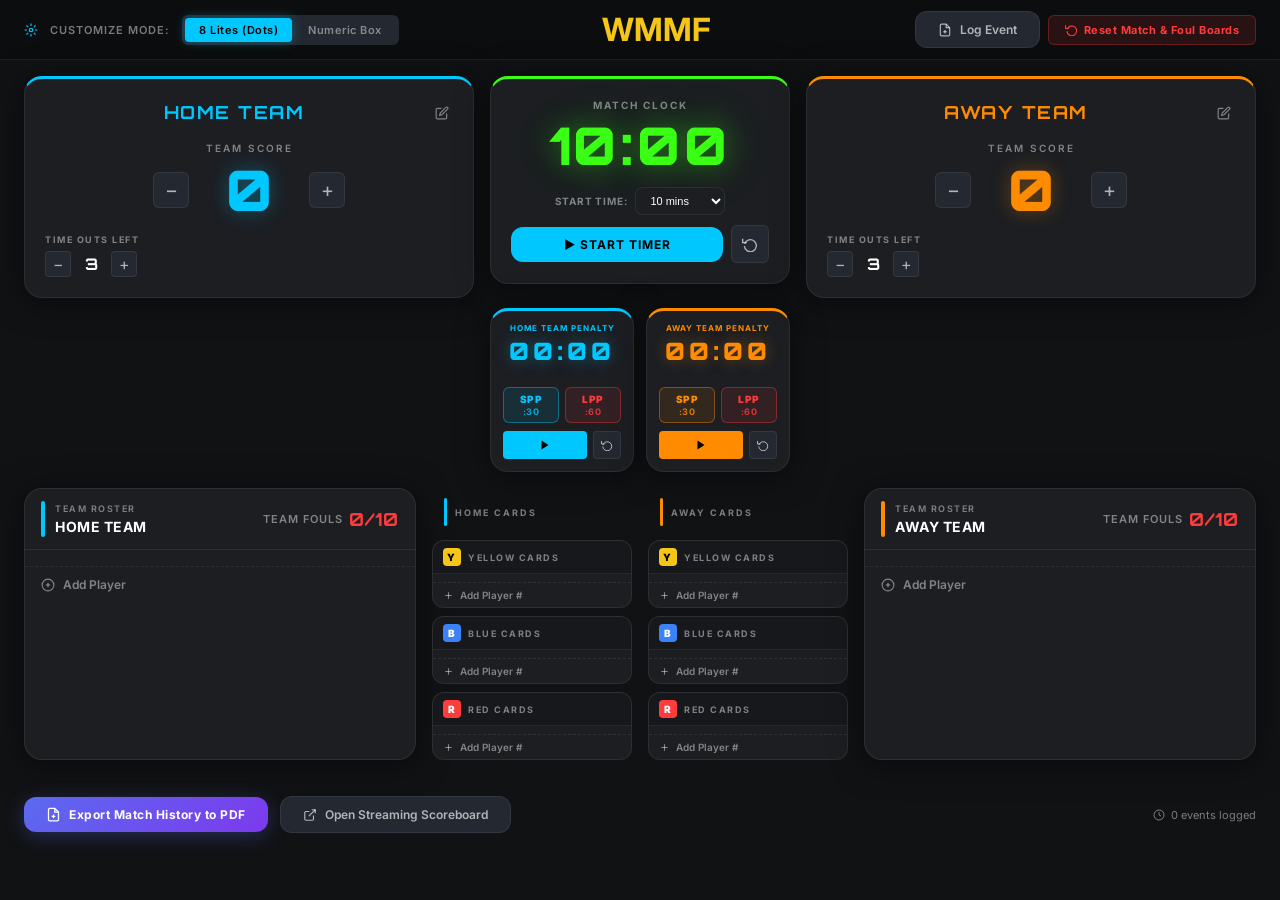
==== commit 4ddab5c0: "Changes Dynamic Timer Update and Remove Foul in UI" ====
--- a/index.html
+++ b/index.html
@@ -278,6 +278,32 @@
       font-size: 9px;
       opacity: 0.75;
       text-align: center;
+    }
+
+    .match-duration-control {
+      display: flex;
+      gap: 8px;
+      align-items: center;
+      justify-content: center;
+      margin: 10px 0px;
+    }
+
+    .match-duration-control label {
+      font-size: 10px;
+      color: var(--text-muted);
+      font-weight: 700;
+      letter-spacing: 0.08em;
+      text-transform: uppercase;
+    }
+
+    .match-duration-control select {
+      border-radius: 8px;
+      border: 1px solid var(--border);
+      background: var(--surface);
+      color: var(--text);
+      padding: 6px 10px;
+      font-size: 11px;
+      min-width: 90px;
     }
 
     .spp-btn {
@@ -571,12 +597,18 @@
       <div class="card card-clock">
         <div class="card-label">MATCH CLOCK</div>
         <div class="clock-display" id="match-clock-display">10:00</div>
+        <div class="match-duration-control">
+          <label for="match-duration-select">Start time:</label>
+          <select id="match-duration-select" onchange="updateMatchDuration(this.value)">
+            <option value="8">8 mins</option>
+            <option value="10">10 mins</option>
+          </select>
+        </div>
         <div class="clock-controls">
           <button class="clock-btn-primary" id="match-clock-btn" onclick="ClockEngine.toggleMatch()">
             ▶ START TIMER
           </button>
-          <button class="clock-reset-btn"
-            onclick="confirmAction('Reset match clock to 10:00?', () => ClockEngine.resetMatch())" title="Reset clock">
+          <button class="clock-reset-btn" onclick="confirmMatchReset()" title="Reset clock">
             <svg viewBox="0 0 24 24" fill="none" stroke="currentColor" stroke-width="2">
               <polyline points="1 4 1 10 7 10" />
               <path d="M3.51 15a9 9 0 1 0 .49-3.5" />
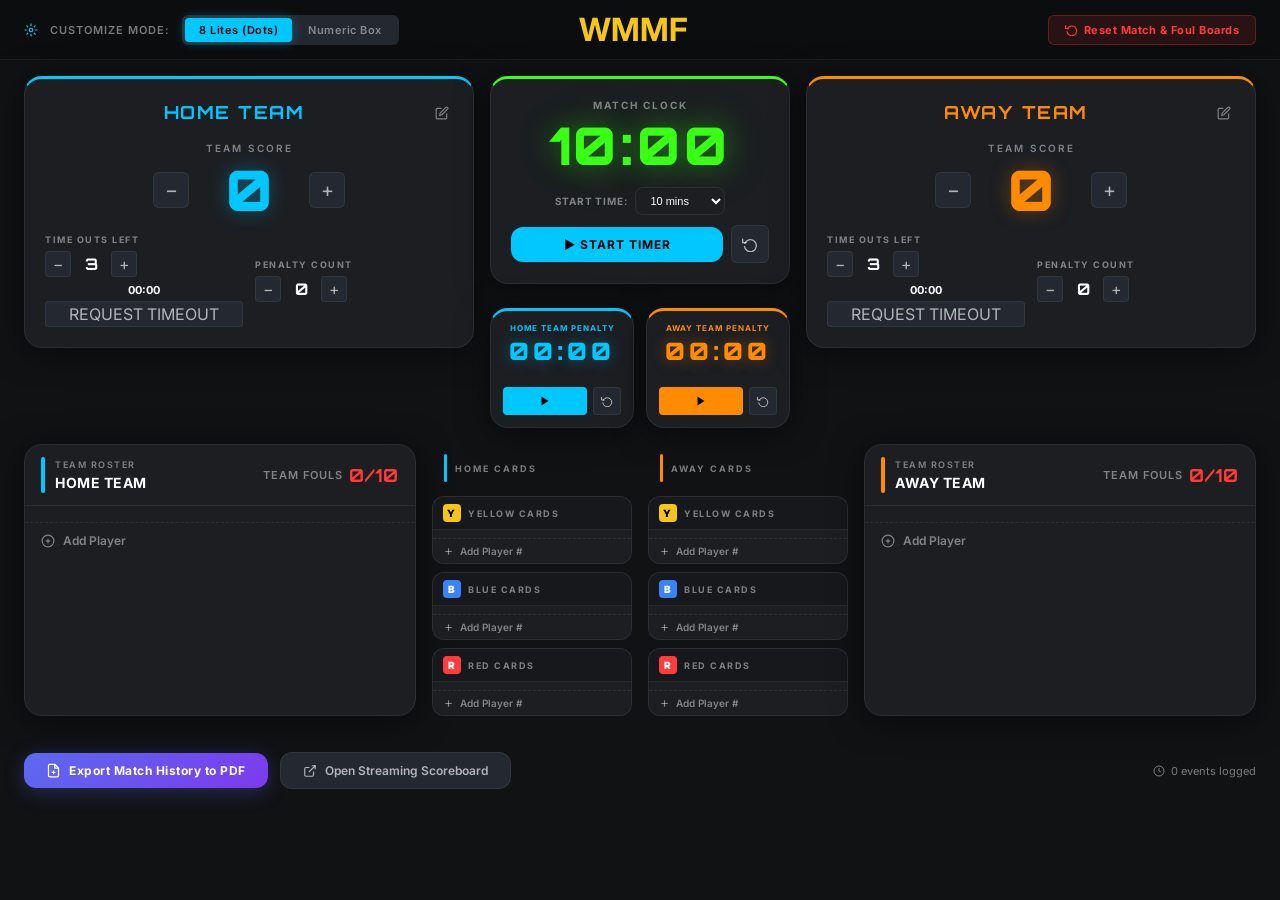
==== commit 95849b8c: "Request time out + ui correction" ====
--- a/index.html
+++ b/index.html
@@ -121,7 +121,7 @@
       font-family: 'Orbitron', sans-serif;
       font-size: 11px;
       font-weight: 700;
-      color: var(--text);
+      color: #7c7c7c;
       flex: 1;
       min-width: 0;
       background: transparent;
@@ -522,10 +522,10 @@
         <button class="toggle-btn" id="toggle-numeric" onclick="setDotMode('numeric')">Numeric Box</button>
       </div>
     </div>
-    <h1 style="color:#f5c518">WMMF</h1>
-
+    <h1 style="color:#f5c518"> WMMF</h1>
+    <div></div>
     <div style="display:flex;gap:8px;align-items:center;">
-      <button class="log-event-btn" onclick="logCustomEvent()">
+      <!-- <button class="log-event-btn" onclick="logCustomEvent()">
         <svg width="14" height="14" viewBox="0 0 24 24" fill="none" stroke="currentColor" stroke-width="2">
           <path d="M14 2H6a2 2 0 0 0-2 2v16a2 2 0 0 0 2 2h12a2 2 0 0 0 2-2V8z" />
           <polyline points="14 2 14 8 20 8" />
@@ -533,7 +533,7 @@
           <line x1="9" y1="15" x2="15" y2="15" />
         </svg>
         Log Event
-      </button>
+      </button> -->
       <button class="reset-btn" onclick="confirmReset()">
         <svg width="13" height="13" viewBox="0 0 24 24" fill="none" stroke="currentColor" stroke-width="2">
           <polyline points="1 4 1 10 7 10" />
@@ -577,16 +577,21 @@
             <span class="mini-val" id="home-timeouts-val">3</span>
             <button class="mini-btn" onclick="changeTimeout('homeTeam', 1)">+</button>
           </div>
-        </div>
-        <!-- <div class="sub-block">
-        <div class="sub-label">SHOW PENALTY</div>
-        <select class="penalty-select" id="home-penalty" onchange="changePenalty('homeTeam', this.value)">
-          <option value="NONE">● NONE</option>
-          <option value="MINOR">⚠ MINOR</option>
-          <option value="MAJOR">🚨 MAJOR</option>
-          <option value="MISCONDUCT">❌ MISCONDUCT</option>
-        </select>
-      </div> -->
+          <div style="display:flex;flex-direction:column;gap:4px;margin-top:6px;">
+            <span id="home-timeout-display"
+              style="font-size:11px; font-weight:700; color:var(--text); text-align:center;">00:00</span>
+            <button class="mini-btn" id="home-timeout-btn" style="width:100%;"
+              onclick="requestTimeout('homeTeam')">REQUEST TIMEOUT</button>
+          </div>
+        </div>
+        <div class="sub-block">
+          <div class="sub-label">PENALTY COUNT</div>
+          <div class="mini-counter">
+            <button class="mini-btn" id="home-penalty-dec" onclick="changeTeamPenalty('homeTeam', -1)">−</button>
+            <span class="mini-val" id="home-penalty-count">0</span>
+            <button class="mini-btn" id="home-penalty-inc" onclick="changeTeamPenalty('homeTeam', 1)">+</button>
+          </div>
+        </div>
       </div>
     </div>
 
@@ -633,7 +638,7 @@
           </div>
 
           <!-- SPP / LPP Trigger Buttons -->
-          <div style="display: flex; gap: 6px; margin-bottom: 8px; width: 100%; justify-content: center;">
+          <!-- <div style="display: flex; gap: 6px; margin-bottom: 8px; width: 100%; justify-content: center;">
             <button onclick="ClockEngine.pushPenalty('homePenaltyClock', 30)" title="Short Penalty Punishment — 30s"
               style="flex: 1; padding: 5px 4px; border-radius: 6px; border: 1.5px solid rgba(0,200,255,0.4); background: rgba(0,200,255,0.10); color: var(--home); font-family: inherit; font-size: 10px; font-weight: 900; letter-spacing: 0.5px; cursor: pointer; transition: all 0.15s; display: flex; flex-direction: column; align-items: center; gap: 1px;"
               onmouseover="this.style.background='var(--home)';this.style.color='#000';"
@@ -646,7 +651,7 @@
               onmouseout="this.style.background='rgba(255,59,59,0.10)';this.style.color='var(--penalty)';">
               LPP<span style="font-size: 9px; opacity: 0.8; font-weight: 700;">:60</span>
             </button>
-          </div>
+          </div> -->
 
           <!-- Play/Pause & Reset -->
           <div class="clock-controls" style="width: 100%; display: flex; justify-content: center; gap: 6px;">
@@ -683,7 +688,7 @@
           </div>
 
           <!-- SPP / LPP Trigger Buttons -->
-          <div style="display: flex; gap: 6px; margin-bottom: 8px; width: 100%; justify-content: center;">
+          <!-- <div style="display: flex; gap: 6px; margin-bottom: 8px; width: 100%; justify-content: center;">
             <button onclick="ClockEngine.pushPenalty('awayPenaltyClock', 30)" title="Short Penalty Punishment — 30s"
               style="flex: 1; padding: 5px 4px; border-radius: 6px; border: 1.5px solid rgba(255,140,0,0.4); background: rgba(255,140,0,0.10); color: var(--away); font-family: inherit; font-size: 10px; font-weight: 900; letter-spacing: 0.5px; cursor: pointer; transition: all 0.15s; display: flex; flex-direction: column; align-items: center; gap: 1px;"
               onmouseover="this.style.background='var(--away)';this.style.color='#000';"
@@ -696,7 +701,7 @@
               onmouseout="this.style.background='rgba(255,59,59,0.10)';this.style.color='var(--penalty)';">
               LPP<span style="font-size: 9px; opacity: 0.8; font-weight: 700;">:60</span>
             </button>
-          </div>
+          </div> -->
 
           <!-- Play/Pause & Reset -->
           <div class="clock-controls" style="width: 100%; display: flex; justify-content: center; gap: 6px;">
@@ -750,16 +755,21 @@
             <span class="mini-val" id="away-timeouts-val">3</span>
             <button class="mini-btn" onclick="changeTimeout('awayTeam', 1)">+</button>
           </div>
-        </div>
-        <!-- <div class="sub-block">
-          <div class="sub-label">SHOW PENALTY</div>
-          <select class="penalty-select" id="away-penalty" onchange="changePenalty('awayTeam', this.value)">
-            <option value="NONE">● NONE</option>
-            <option value="MINOR">⚠ MINOR</option>
-            <option value="MAJOR">🚨 MAJOR</option>
-            <option value="MISCONDUCT">❌ MISCONDUCT</option>
-          </select>
-        </div> -->
+          <div style="display:flex;flex-direction:column;gap:4px;margin-top:6px;">
+            <span id="away-timeout-display"
+              style="font-size:11px; font-weight:700; color:var(--text); text-align:center;">00:00</span>
+            <button class="mini-btn" id="away-timeout-btn" style="width:100%;"
+              onclick="requestTimeout('awayTeam')">REQUEST TIMEOUT</button>
+          </div>
+        </div>
+        <div class="sub-block">
+          <div class="sub-label">PENALTY COUNT</div>
+          <div class="mini-counter">
+            <button class="mini-btn" id="away-penalty-dec" onclick="changeTeamPenalty('awayTeam', -1)">−</button>
+            <span class="mini-val" id="away-penalty-count">0</span>
+            <button class="mini-btn" id="away-penalty-inc" onclick="changeTeamPenalty('awayTeam', 1)">+</button>
+          </div>
+        </div>
       </div>
     </div>
 
@@ -1052,6 +1062,25 @@
     const _origRenderAdmin = typeof renderAdmin !== 'undefined' ? renderAdmin : null;
 
     // Override subscribe callback to add animations
+    const _cardRosterSignature = { home: '', away: '' };
+
+    function _getRosterSignature(state, team) {
+      return (state?.[`${team}Team`]?.roster || [])
+        .map(p => `${p.id}:${p.name}`)
+        .join('|');
+    }
+
+    function _shouldRenderCardDropdowns(state) {
+      const homeSig = _getRosterSignature(state, 'home');
+      const awaySig = _getRosterSignature(state, 'away');
+      if (homeSig !== _cardRosterSignature.home || awaySig !== _cardRosterSignature.away) {
+        _cardRosterSignature.home = homeSig;
+        _cardRosterSignature.away = awaySig;
+        return true;
+      }
+      return false;
+    }
+
     document.addEventListener('DOMContentLoaded', () => {
       StateManager.subscribe((state) => {
         // Score pop animation
@@ -1074,8 +1103,10 @@
         const ec = document.getElementById('event-count');
         if (ec) ec.textContent = `${state.matchHistory.length} event${state.matchHistory.length !== 1 ? 's' : ''} logged`;
 
-        // Update card dropdowns if roster changes
-        renderAllCards();
+        // Update card dropdowns only when roster data changes
+        if (_shouldRenderCardDropdowns(state)) {
+          renderAllCards();
+        }
       });
 
       /* ── Card Tracking ───────────────────────────────── */
